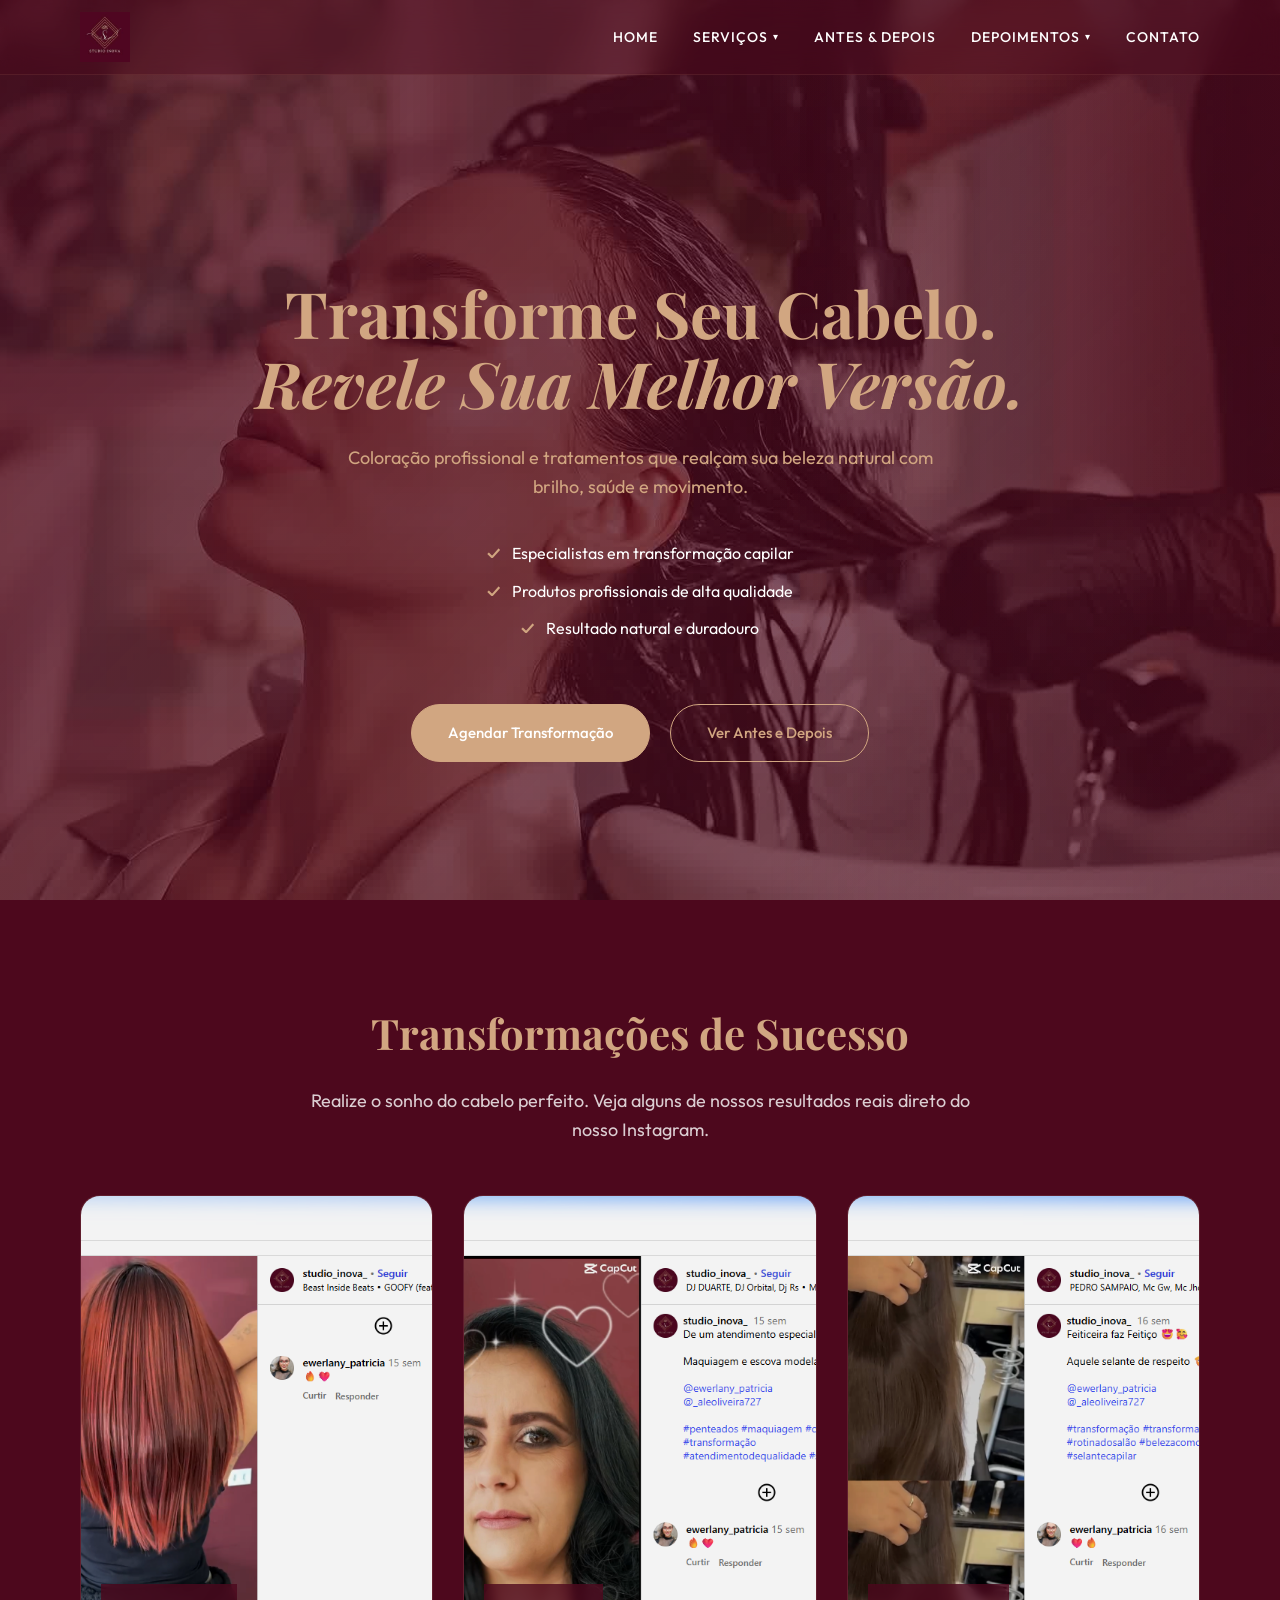
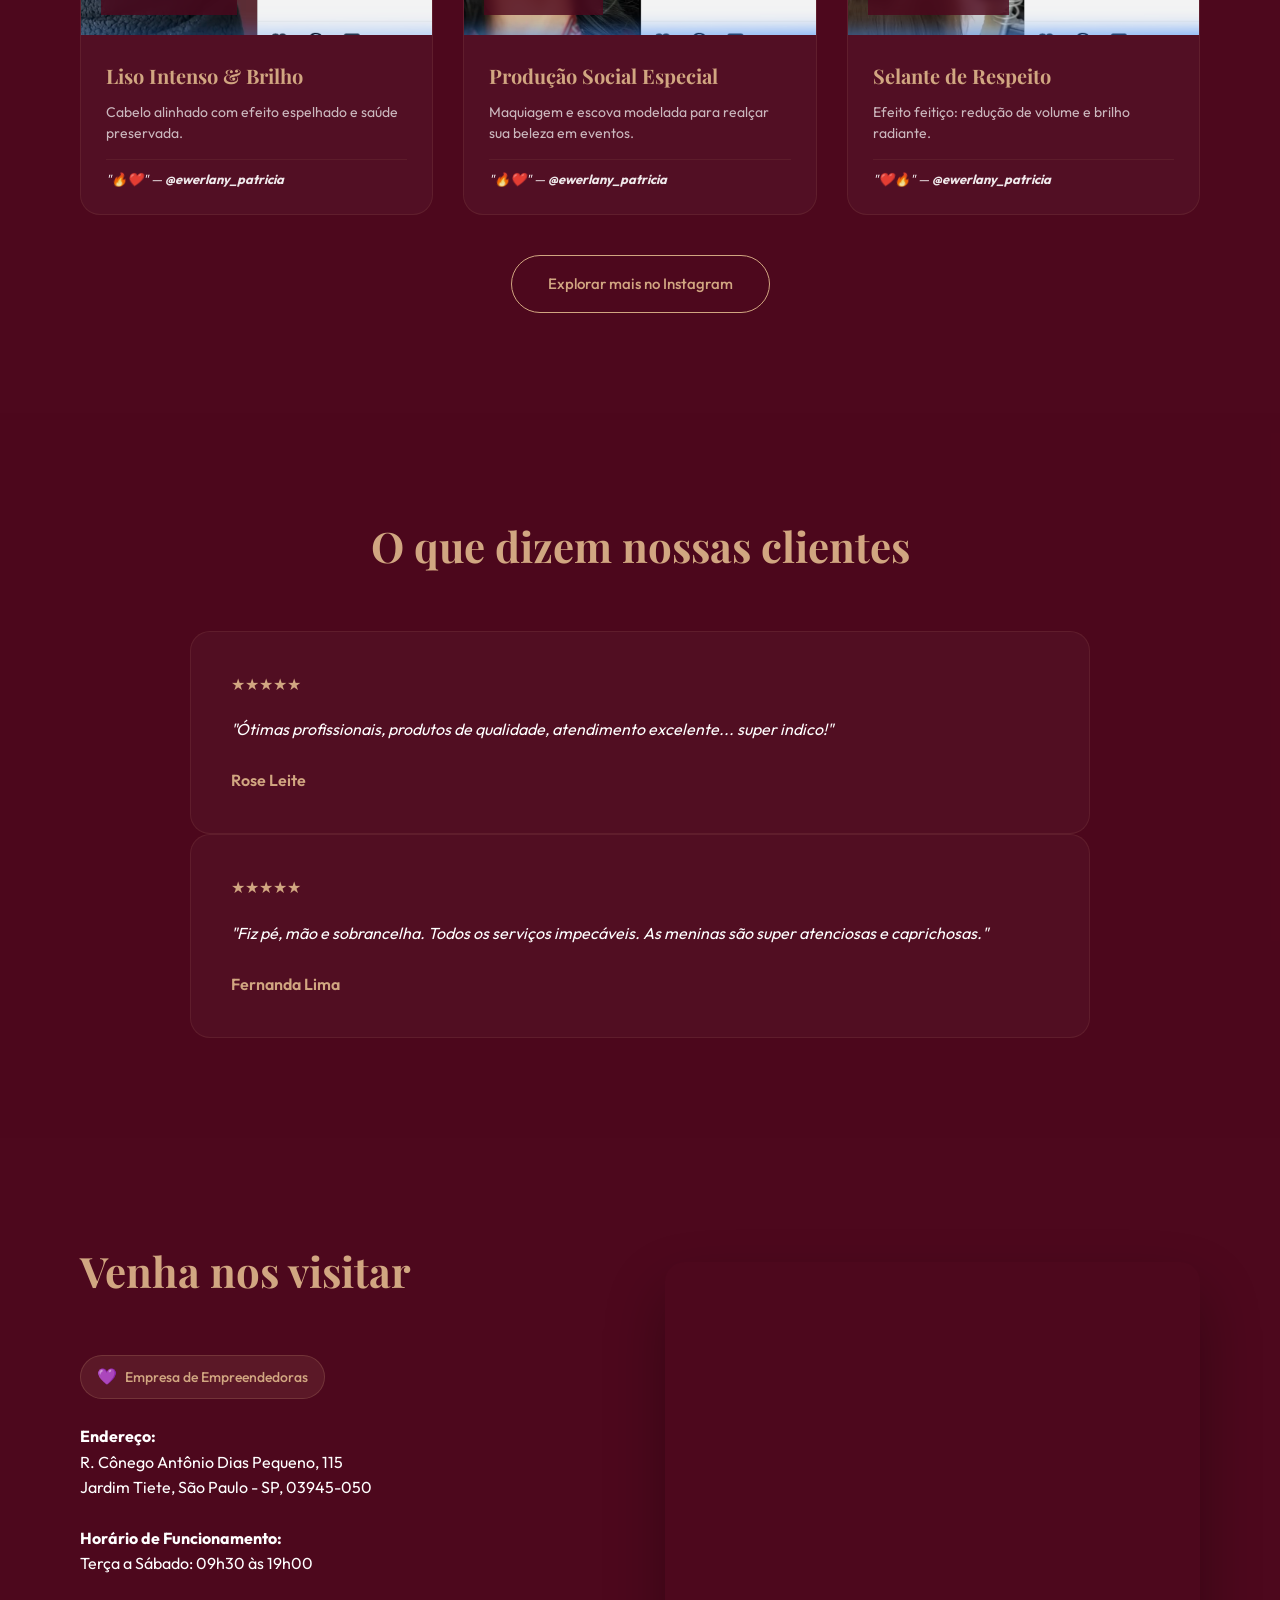
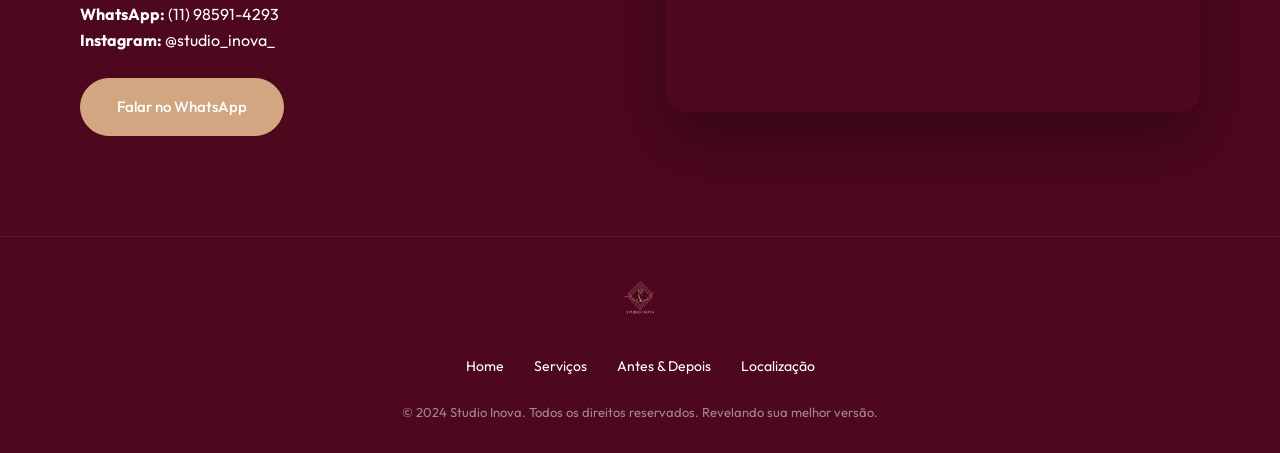
==== index.html @ 5066506a "Initial commit STUDIO INOVA" ====
<!DOCTYPE html>
<html lang="pt-BR">
<head>
    <meta charset="UTF-8">
    <meta name="viewport" content="width=device-width, initial-scale=1.0">
    <title>Transformação Capilar | Studio de Beleza</title>
    <meta name="description" content="Especialistas em coloração profissional e tratamentos capilares que revelam sua melhor versão.">
    <link rel="preconnect" href="https://fonts.googleapis.com">
    <link rel="preconnect" href="https://fonts.gstatic.com" crossorigin>
    <link href="https://fonts.googleapis.com/css2?family=Outfit:wght@300;400;500;600&family=Playfair+Display:ital,wght@0,400;0,600;1,400&display=swap" rel="stylesheet">
    <link rel="stylesheet" href="style.css">
</head>
<body>
    <canvas id="bg-canvas"></canvas>
    <div class="bg-overlay"></div>

    <header class="navbar">
        <div class="container nav-content">
            <div class="logo">
                <img src="logo-studio-inova.jpg" alt="Studio Inova Logo" class="logo-image">
            </div>
            <nav class="nav-links">
                <a href="#home">Home</a>
                <div class="dropdown">
                    <a href="#services" class="dropdown-trigger">Serviços <span class="arrow">▾</span></a>
                    <div class="dropdown-menu">
                        <a href="#loiros">Loiros Saudáveis</a>
                        <a href="#liso">Liso Perfeito</a>
                        <a href="#cortes">Cortes (Fem/Masc)</a>
                        <a href="#progressivas">Progressivas</a>
                        <a href="#maquiagem">Maquiagem & Penteado</a>
                        <a href="#cilios">Cílios</a>
                        <a href="#laser">Depilação a Laser</a>
                        <a href="#terapia">Terapia Capilar</a>
                        <a href="#cronograma">Cronograma Capilar</a>
                    </div>
                </div>
                <a href="#before-after">Antes & Depois</a>
                <div class="dropdown">
                    <a href="#testimonials" class="dropdown-trigger">Depoimentos <span class="arrow">▾</span></a>
                    <div class="dropdown-menu">
                        <a href="#loiro-divino">Rose Leite (★★★★★)</a>
                        <a href="#excelencia">Fernanda Lima (★★★★★)</a>
                        <a href="#super-recomendo">Marilene Santos (★★★★★)</a>
                        <a href="#atendimento-top">Guilherme Cardoso (★★★★★)</a>
                        <a href="#corte-perfeito">Mayara Brito (★★★★★)</a>
                        <a href="#facil-acesso">Stefanie Fonseca (★★★★★)</a>
                        <a href="#equipe-pro">Juliana Higino (★★★★★)</a>
                        <a href="#morena-iluminada">Natalia Nicoletti (★★★★★)</a>
                    </div>
                </div>
                <a href="#contact">Contato</a>
            </nav>
            <div class="mobile-menu-btn" id="mobile-menu-btn">
                <span></span>
                <span></span>
                <span></span>
            </div>
        </div>
    </header>

    <main>
        <section class="hero" id="home">
            <div class="container hero-grid">
                <div class="hero-content">
                    <h1 class="headline">
                        Transforme Seu Cabelo. <br>
                        <span class="accent">Revele Sua Melhor Versão.</span>
                    </h1>
                    <p class="subheadline">
                        Coloração profissional e tratamentos que realçam sua beleza natural com brilho, saúde e movimento.
                    </p>
                    
                    <ul class="highlights">
                        <li>
                            <span class="check">✓</span>
                            Especialistas em transformação capilar
                        </li>
                        <li>
                            <span class="check">✓</span>
                            Produtos profissionais de alta qualidade
                        </li>
                        <li>
                            <span class="check">✓</span>
                            Resultado natural e duradouro
                        </li>
                    </ul>

                    <div class="cta-group">
                        <a href="studio-beauty-elite/booking.html" class="btn btn-primary">Agendar Transformação</a>
                        <a href="#before-after" class="btn btn-secondary">Ver Antes e Depois</a>
                    </div>
                </div>
            </div>
        </section>

        <section class="portfolio" id="before-after">
            <div class="container">
                <h2 class="section-title">Transformações de Sucesso</h2>
                <p class="section-subtitle">Realize o sonho do cabelo perfeito. Veja alguns de nossos resultados reais direto do nosso Instagram.</p>
                
                <div class="portfolio-grid">
                    <div class="portfolio-item">
                        <div class="portfolio-image">
                            <img src="assets/transformations/liso_intenso.png" alt="Liso Intenso Antes e Depois - Studio Inova">
                            <div class="social-proof-overlay">
                                <span class="proof-tag">💬 Post em Destaque</span>
                            </div>
                        </div>
                        <div class="portfolio-info">
                            <h3>Liso Intenso & Brilho</h3>
                            <p>Cabelo alinhado com efeito espelhado e saúde preservada.</p>
                            <p class="portfolio-comment">"🔥❤️" — <strong>@ewerlany_patricia</strong></p>
                        </div>
                    </div>

                    <div class="portfolio-item">
                        <div class="portfolio-image">
                            <img src="assets/transformations/makeup_social.png" alt="Maquiagem e Escova - Studio Inova">
                            <div class="social-proof-overlay">
                                <span class="proof-tag">💬 Feedback Real</span>
                            </div>
                        </div>
                        <div class="portfolio-info">
                            <h3>Produção Social Especial</h3>
                            <p>Maquiagem e escova modelada para realçar sua beleza em eventos.</p>
                            <p class="portfolio-comment">"🔥❤️" — <strong>@ewerlany_patricia</strong></p>
                        </div>
                    </div>

                    <div class="portfolio-item">
                        <div class="portfolio-image">
                            <img src="assets/transformations/selante_brilho.png" alt="Selante de Respeito - Studio Inova">
                            <div class="social-proof-overlay">
                                <span class="proof-tag">💬 Viral no Instagram</span>
                            </div>
                        </div>
                        <div class="portfolio-info">
                            <h3>Selante de Respeito</h3>
                            <p>Efeito feitiço: redução de volume e brilho radiante.</p>
                            <p class="portfolio-comment">"❤️🔥" — <strong>@ewerlany_patricia</strong></p>
                        </div>
                    </div>
                </div>
                
                <div style="text-align: center; margin-top: 40px;">
                    <a href="https://www.instagram.com/studio_inova_/" target="_blank" class="btn btn-secondary">Explorar mais no Instagram</a>
                </div>
            </div>
        </section>

        <section class="testimonials" id="testimonials">
            <div class="container">
                <h2 class="section-title">O que dizem nossas clientes</h2>
                <div class="testimonials-grid testimonial-best-two">
                    <div class="testimonial-card">
                        <div class="stars">★★★★★</div>
                        <p class="comment">"Ótimas profissionais, produtos de qualidade, atendimento excelente... super indico!"</p>
                        <span class="client-name">Rose Leite</span>
                    </div>
                    <div class="testimonial-card">
                        <div class="stars">★★★★★</div>
                        <p class="comment">"Fiz pé, mão e sobrancelha. Todos os serviços impecáveis. As meninas são super atenciosas e caprichosas."</p>
                        <span class="client-name">Fernanda Lima</span>
                    </div>
                </div>
            </div>
        </section>

        <section class="location" id="contact">
            <div class="container">
                <div class="location-grid">
                    <div class="location-info">
                        <h2 class="section-title left">Venha nos visitar</h2>
                        <div class="badge-empreendedoras">
                            <span class="heart-icon">💜</span> Empresa de Empreendedoras
                        </div>
                        <p class="address">
                            <strong>Endereço:</strong><br>
                            R. Cônego Antônio Dias Pequeno, 115<br>
                            Jardim Tiete, São Paulo - SP, 03945-050
                        </p>
                        <p class="hours">
                            <strong>Horário de Funcionamento:</strong><br>
                            Terça a Sábado: 09h30 às 19h00
                        </p>
                        <p class="contact-details">
                            <strong>WhatsApp:</strong> (11) 98591-4293<br>
                            <strong>Instagram:</strong> @studio_inova_
                        </p>
                        <div class="cta-group left">
                            <a href="https://wa.me/5511985914293" target="_blank" class="btn btn-primary">Falar no WhatsApp</a>
                        </div>
                    </div>
                    <div class="map-container">
                        <iframe 
                            src="https://www.google.com/maps/embed?pb=!1m18!1m12!1m3!1d3656.2943647509833!2d-46.4905348!3d-23.593773700000003!2m3!1f0!2f0!3f0!3m2!1i1024!2i768!4f13.1!3m3!1m2!1s0x94ce67c764801e1b%3A0x7fa81ff1bb3a1542!2sR.%20C%C3%B4nego%20Ant%C3%B4nio%20Dias%20Pequeno%2C%20115%20-%20Jardim%20Tiete%2C%20S%C3%A3o%20Paulo%20-%20SP%2C%2003945-050!5e0!3m2!1spt-BR!2sbr!4v1773550173129!5m2!1spt-BR!2sbr" 
                            width="100%" 
                            height="450" 
                            style="border:0; border-radius: 20px;" 
                            allowfullscreen="" 
                            loading="lazy">
                        </iframe>
                    </div>
                </div>
            </div>
        </section>
    </main>

    <footer class="footer">
        <div class="container">
            <div class="footer-content">
                <div class="footer-logo">
                    <img src="logo-studio-inova.jpg" alt="Studio Inova Logo" class="logo-image footer-logo-img">
                </div>
                <div class="footer-links">
                    <a href="#home">Home</a>
                    <a href="#services">Serviços</a>
                    <a href="#before-after">Antes & Depois</a>
                    <a href="#contact">Localização</a>
                </div>
                <p class="copyright">&copy; 2024 Studio Inova. Todos os direitos reservados. Revelando sua melhor versão.</p>
            </div>
        </div>
    </footer>

    <script>
        // Mobile Menu Toggle
        document.getElementById('mobile-menu-btn').addEventListener('click', function() {
            document.querySelector('.nav-links').classList.toggle('active');
            this.classList.toggle('open');
        });

        // Background Animation Logic
        const canvas = document.getElementById('bg-canvas');
        const ctx = canvas.getContext('2d');
        const frameCount = 35;
        const images = [];
        const animationState = {
            currentFrame: 0,
            lastUpdate: 0,
            fps: 6 // Super slow motion for maximum elegance
        };

        // Preload images
        for (let i = 1; i <= frameCount; i++) {
            const img = new Image();
            const frameNum = i.toString().padStart(3, '0');
            img.src = `frames/ezgif-frame-${frameNum}.jpg`;
            images.push(img);
        }

        function resizeCanvas() {
            canvas.width = window.innerWidth;
            canvas.height = window.innerHeight;
            render();
        }

        function render() {
            if (images[animationState.currentFrame] && images[animationState.currentFrame].complete) {
                const img = images[animationState.currentFrame];
                
                // Cover behavior for the image
                const scale = Math.max(canvas.width / img.width, canvas.height / img.height);
                const x = (canvas.width / 2) - (img.width / 2) * scale;
                const y = (canvas.height / 2) - (img.height / 2) * scale;
                
                ctx.clearRect(0, 0, canvas.width, canvas.height);
                ctx.drawImage(img, x, y, img.width * scale, img.height * scale);
            }
        }

        function animate(time) {
            const delta = time - animationState.lastUpdate;
            const interval = 1000 / animationState.fps;

            if (delta > interval) {
                animationState.currentFrame = (animationState.currentFrame + 1) % frameCount;
                animationState.lastUpdate = time;
                render();
            }

            requestAnimationFrame(animate);
        }

        window.addEventListener('resize', resizeCanvas);
        resizeCanvas();
        requestAnimationFrame(animate);
    </script>
</body>
</html>
---- style.css ----
:root {
    /* Color Palette */
    --bg-color: transparent;
    --brand-burgundy: #4d081d;
    --brand-sand: #d1a681;
    --bg-fallback: var(--brand-burgundy);
    --primary-color: var(--brand-sand); 
    --primary-hover: #b88f6a;
    --secondary-color: var(--brand-sand); 
    --accent-color: rgba(209, 166, 129, 0.2); 
    --white: #FFFFFF;
    --text-main: #FFFFFF;
    --text-light: var(--brand-sand);
    
    /* Typography */
    --font-heading: 'Playfair Display', serif;
    --font-body: 'Outfit', sans-serif;
    
    /* Transitions */
    --transition: all 0.4s cubic-bezier(0.16, 1, 0.3, 1);
}

* {
    margin: 0;
    padding: 0;
    box-sizing: border-box;
}

body {
    font-family: var(--font-body);
    background-color: var(--bg-fallback);
    color: var(--text-main);
    line-height: 1.6;
    overflow-x: hidden;
    -webkit-font-smoothing: antialiased;
}

.container {
    max-width: 1200px;
    margin: 0 auto;
    padding: 0 40px;
}

/* Header & Navigation */
.navbar {
    padding: 12px 0;
    position: fixed;
    top: 0;
    left: 0;
    width: 100%;
    z-index: 1000;
    background: rgba(77, 8, 29, 0.4); /* Reduced opacity from 0.8 */
    backdrop-filter: blur(15px); /* Increased blur for a better glass effect */
    border-bottom: 1px solid rgba(209, 166, 129, 0.1);
}

.nav-content {
    display: flex;
    justify-content: space-between;
    align-items: center;
}

.logo {
    display: flex;
    align-items: center;
    cursor: pointer;
}

.logo-image {
    height: 50px; /* Reduced to make the bar more proportional */
    width: auto;
    object-fit: contain;
    transition: var(--transition);
}

.logo-image:hover {
    transform: scale(1.05);
}

.nav-links {
    display: flex;
    gap: 35px;
}

.nav-links a {
    text-decoration: none;
    color: var(--text-main);
    font-size: 14px;
    font-weight: 500;
    text-transform: uppercase;
    letter-spacing: 1px;
    transition: var(--transition);
    position: relative;
}

.nav-links a::after {
    content: '';
    position: absolute;
    bottom: -5px;
    left: 0;
    width: 0;
    height: 1px;
    background-color: var(--primary-color);
    transition: var(--transition);
}

.nav-links a:hover {
    color: var(--primary-color);
}

.nav-links a:hover::after {
    width: 100%;
}

/* Dropdown Styles */
.dropdown {
    position: relative;
}

.dropdown-trigger {
    display: flex;
    align-items: center;
    gap: 5px;
}

.dropdown-menu {
    position: absolute;
    top: 100%;
    left: 50%;
    transform: translateX(-50%) translateY(10px);
    background: rgba(77, 8, 29, 0.95);
    backdrop-filter: blur(10px);
    min-width: 220px;
    padding: 15px 0;
    border-radius: 12px;
    border: 1px solid rgba(209, 166, 129, 0.2);
    box-shadow: 0 20px 40px rgba(0, 0, 0, 0.4);
    opacity: 0;
    visibility: hidden;
    transition: var(--transition);
    z-index: 1100;
}

.dropdown:hover .dropdown-menu {
    opacity: 1;
    visibility: visible;
    transform: translateX(-50%) translateY(0);
}

.dropdown-menu a {
    display: block;
    padding: 12px 25px;
    color: var(--text-main) !important;
    font-size: 13px !important;
    text-transform: none !important;
    letter-spacing: 0.5px !important;
}

.dropdown-menu a::after {
    display: none;
}

.dropdown-menu a:hover {
    background: rgba(209, 166, 129, 0.1);
    color: var(--primary-color) !important;
    padding-left: 30px;
}

.arrow {
    font-size: 10px;
    transition: transform 0.3s ease;
}

.dropdown:hover .arrow {
    transform: rotate(180deg);
}

/* Hero Section */
.hero {
    min-height: 100vh;
    display: flex;
    align-items: center;
    padding-top: 140px; /* Increased to ensure text starts below navbar */
    position: relative;
}

.hero::before {
    content: '';
    position: absolute;
    top: 0;
    right: 0;
    width: 40%;
    height: 100%;
    background: linear-gradient(to left, var(--brand-burgundy) 0%, transparent 100%);
    z-index: -1;
    opacity: 0.3;
}

.hero-grid {
    display: flex;
    justify-content: center;
    align-items: center;
    text-align: center;
}

.hero-content {
    max-width: 800px;
}

.headline {
    font-family: var(--font-heading);
    font-size: 64px;
    line-height: 1.1;
    margin-bottom: 25px;
    color: var(--secondary-color);
    animation: fadeInUp 0.8s forwards;
}

.headline .accent {
    font-style: italic;
    color: var(--primary-color);
    display: block;
}

.subheadline {
    font-size: 18px;
    color: var(--text-light);
    max-width: 600px;
    margin: 0 auto 40px auto;
    animation: fadeInUp 0.8s 0.2s forwards;
    opacity: 0;
}

.highlights {
    list-style: none;
    margin-bottom: 50px;
    display: flex;
    flex-direction: column;
    align-items: center;
}

.highlights li {
    display: flex;
    align-items: center;
    gap: 12px;
    margin-bottom: 12px;
    font-size: 16px;
    color: var(--text-main);
    animation: fadeInUp 0.8s 0.4s forwards;
    opacity: 0;
}

.check {
    color: var(--primary-color);
    font-weight: bold;
}

.cta-group {
    display: flex;
    gap: 20px;
    justify-content: center;
    animation: fadeInUp 0.8s 0.6s forwards;
    opacity: 0;
}

/* Buttons */
.btn {
    padding: 16px 36px;
    border-radius: 50px;
    text-decoration: none;
    font-size: 15px;
    font-weight: 500;
    transition: var(--transition);
    display: inline-block;
}

.btn-primary {
    background-color: var(--primary-color);
    color: var(--white);
    border: 1px solid var(--primary-color);
}

.btn-primary:hover {
    background-color: var(--primary-hover);
    transform: translateY(-3px);
    box-shadow: 0 10px 20px rgba(77, 8, 29, 0.4);
}

.btn-secondary {
    background-color: transparent;
    color: var(--primary-color);
    border: 1px solid var(--primary-color);
}

.btn-secondary:hover {
    background-color: var(--primary-color);
    color: var(--brand-burgundy);
    transform: translateY(-3px);
}


/* Background Animation Canvas */
#bg-canvas {
    position: fixed;
    top: 0;
    left: 0;
    width: 100vw;
    height: 100vh;
    z-index: -2;
    object-fit: cover;
    opacity: 0.6;
    filter: saturate(0.8) brightness(1.1);
}

.bg-overlay {
    position: fixed;
    top: 0;
    left: 0;
    width: 100%;
    height: 100%;
    background: linear-gradient(135deg, rgba(77, 8, 29, 0.7) 0%, rgba(77, 8, 29, 0.4) 100%);
    z-index: -1;
}

.portfolio {
    padding: 100px 0;
}

.section-subtitle {
    text-align: center;
    max-width: 700px;
    margin: -30px auto 50px auto;
    opacity: 0.8;
    font-size: 18px;
}

.portfolio-grid {
    display: grid;
    grid-template-columns: repeat(3, 1fr);
    gap: 30px;
}

.portfolio-item {
    background: rgba(255, 255, 255, 0.03);
    border-radius: 20px;
    overflow: hidden;
    border: 1px solid rgba(209, 166, 129, 0.1);
    transition: var(--transition);
}

.portfolio-item:hover {
    transform: translateY(-10px);
    border-color: var(--primary-color);
}

.portfolio-image {
    position: relative;
    aspect-ratio: 4/5;
    overflow: hidden;
}

.portfolio-image img {
    width: 100%;
    height: 100%;
    object-fit: cover;
    transition: transform 0.5s ease;
}

.portfolio-item:hover .portfolio-image img {
    transform: scale(1.05);
}

.social-proof-overlay {
    position: absolute;
    bottom: 20px;
    left: 20px;
    display: flex;
    gap: 10px;
}

.proof-tag {
    background: rgba(77, 8, 29, 0.8);
    backdrop-filter: blur(5px);
    color: white;
    padding: 6px 12px;
    border-radius: 50px;
    font-size: 12px;
    font-weight: 500;
}

.portfolio-info {
    padding: 25px;
}

.portfolio-info h3 {
    font-family: var(--font-heading);
    color: var(--primary-color);
    font-size: 20px;
    margin-bottom: 10px;
}

.portfolio-info p {
    font-size: 14px;
    opacity: 0.7;
    line-height: 1.5;
}

.portfolio-comment {
    margin-top: 15px;
    font-style: italic;
    font-size: 13px !important;
    opacity: 0.9 !important;
    border-top: 1px solid rgba(209, 166, 129, 0.1);
    padding-top: 10px;
}

/* Section Shared */
.section-title {
    font-family: var(--font-heading);
    font-size: 42px;
    color: var(--primary-color);
    text-align: center;
    margin-bottom: 50px;
}

.section-title.left {
    text-align: left;
}

/* Testimonials Section */
.testimonials {
    padding: 100px 0;
    background: rgba(77, 8, 29, 0.2);
}

.testimonials-grid.testimonial-best-two {
    max-width: 900px;
    margin: 0 auto;
    grid-template-columns: repeat(2, 1fr);
}

.testimonial-card {
    background: rgba(255, 255, 255, 0.03);
    padding: 40px;
    border-radius: 20px;
    border: 1px solid rgba(209, 166, 129, 0.1);
    transition: var(--transition);
}

.testimonial-card:hover {
    transform: translateY(-10px);
    background: rgba(209, 166, 129, 0.05);
}

.stars {
    color: var(--primary-color);
    margin-bottom: 20px;
}

.comment {
    font-style: italic;
    margin-bottom: 25px;
    font-size: 16px;
}

.client-name {
    font-weight: 600;
    color: var(--primary-color);
}

/* Location Section */
.location {
    padding: 100px 0;
}

.location-grid {
    display: grid;
    grid-template-columns: 1fr 1fr;
    gap: 50px;
    align-items: center;
}

.location-info .address, .location-info .hours, .location-info .contact-details {
    margin-bottom: 25px;
    font-size: 16px;
}

.cta-group.left {
    justify-content: flex-start;
}

.map-container {
    box-shadow: 0 30px 60px rgba(0, 0, 0, 0.3);
    border-radius: 20px;
    overflow: hidden;
    line-height: 0;
}

/* Footer */
.footer {
    background: var(--brand-burgundy);
    padding: 40px 0 30px 0; /* Reduced padding from 80px/40px */
    border-top: 1px solid rgba(209, 166, 129, 0.1);
}

.footer-content {
    display: flex;
    flex-direction: column;
    align-items: center;
    text-align: center;
}

.footer-logo-img {
    height: 45px; /* Slightly smaller logo for footer */
    margin-bottom: 25px; /* Reduced margin from 40px */
}

.footer-links {
    display: flex;
    gap: 30px;
    margin-bottom: 25px; /* Reduced margin from 40px */
}

.footer-links a {
    text-decoration: none;
    color: var(--text-main);
    font-size: 14px;
    transition: var(--transition);
}

.footer-links a:hover {
    color: var(--primary-color);
}

.copyright {
    font-size: 13px;
    opacity: 0.5;
}

/* Animations */
@keyframes fadeInUp {
    from {
        opacity: 0;
        transform: translateY(30px);
    }
    to {
        opacity: 1;
        transform: translateY(0);
    }
}

@keyframes fadeInRight {
    from {
        opacity: 0;
        transform: translateX(30px);
    }
    to {
        opacity: 1;
        transform: translateX(0);
    }
}

@keyframes pulse {
    0% {
        transform: scale(0.6);
        opacity: 0.5;
    }
    100% {
        transform: scale(1.1);
        opacity: 0;
    }
}

.badge-empreendedoras {
    display: inline-flex;
    align-items: center;
    gap: 8px;
    background: rgba(209, 166, 129, 0.1);
    color: var(--primary-color);
    padding: 8px 16px;
    border-radius: 50px;
    font-size: 14px;
    font-weight: 500;
    margin-bottom: 25px;
    border: 1px solid rgba(209, 166, 129, 0.2);
}

.heart-icon {
    font-size: 16px;
}

/* Mobile Responsive */
.mobile-menu-btn {
    display: none;
    flex-direction: column;
    gap: 6px;
    cursor: pointer;
}

.mobile-menu-btn span {
    width: 25px;
    height: 2px;
    background-color: var(--text-main);
    transition: var(--transition);
}

@media (max-width: 992px) {
    .container {
        padding: 0 25px;
    }
    
    .hero-grid {
        grid-template-columns: 1fr;
        text-align: center;
        gap: 50px;
    }
    
    .headline {
        font-size: 48px;
    }
    
    .subheadline {
        margin-left: auto;
        margin-right: auto;
    }
    
    .highlights {
        display: inline-block;
        text-align: left;
    }
    
    .cta-group {
        justify-content: center;
        flex-direction: column;
    }
    
    .hero-media {
        justify-content: center;
    }
    
    .media-placeholder {
        max-width: 500px;
        aspect-ratio: 1;
        border-radius: 100px;
    }
    
    .nav-links {
        display: none;
    }
    
    .mobile-menu-btn {
        display: flex;
    }
    
    /* Simple mobile menu animation */
    .nav-links.active {
        display: flex;
        flex-direction: column;
        position: absolute;
        top: 80px;
        left: 0;
        width: 100%;
        background-color: var(--bg-color);
        padding: 40px;
        border-bottom: 1px solid var(--accent-color);
    }
}

@media (max-width: 480px) {
    .headline {
        font-size: 36px;
    }
}
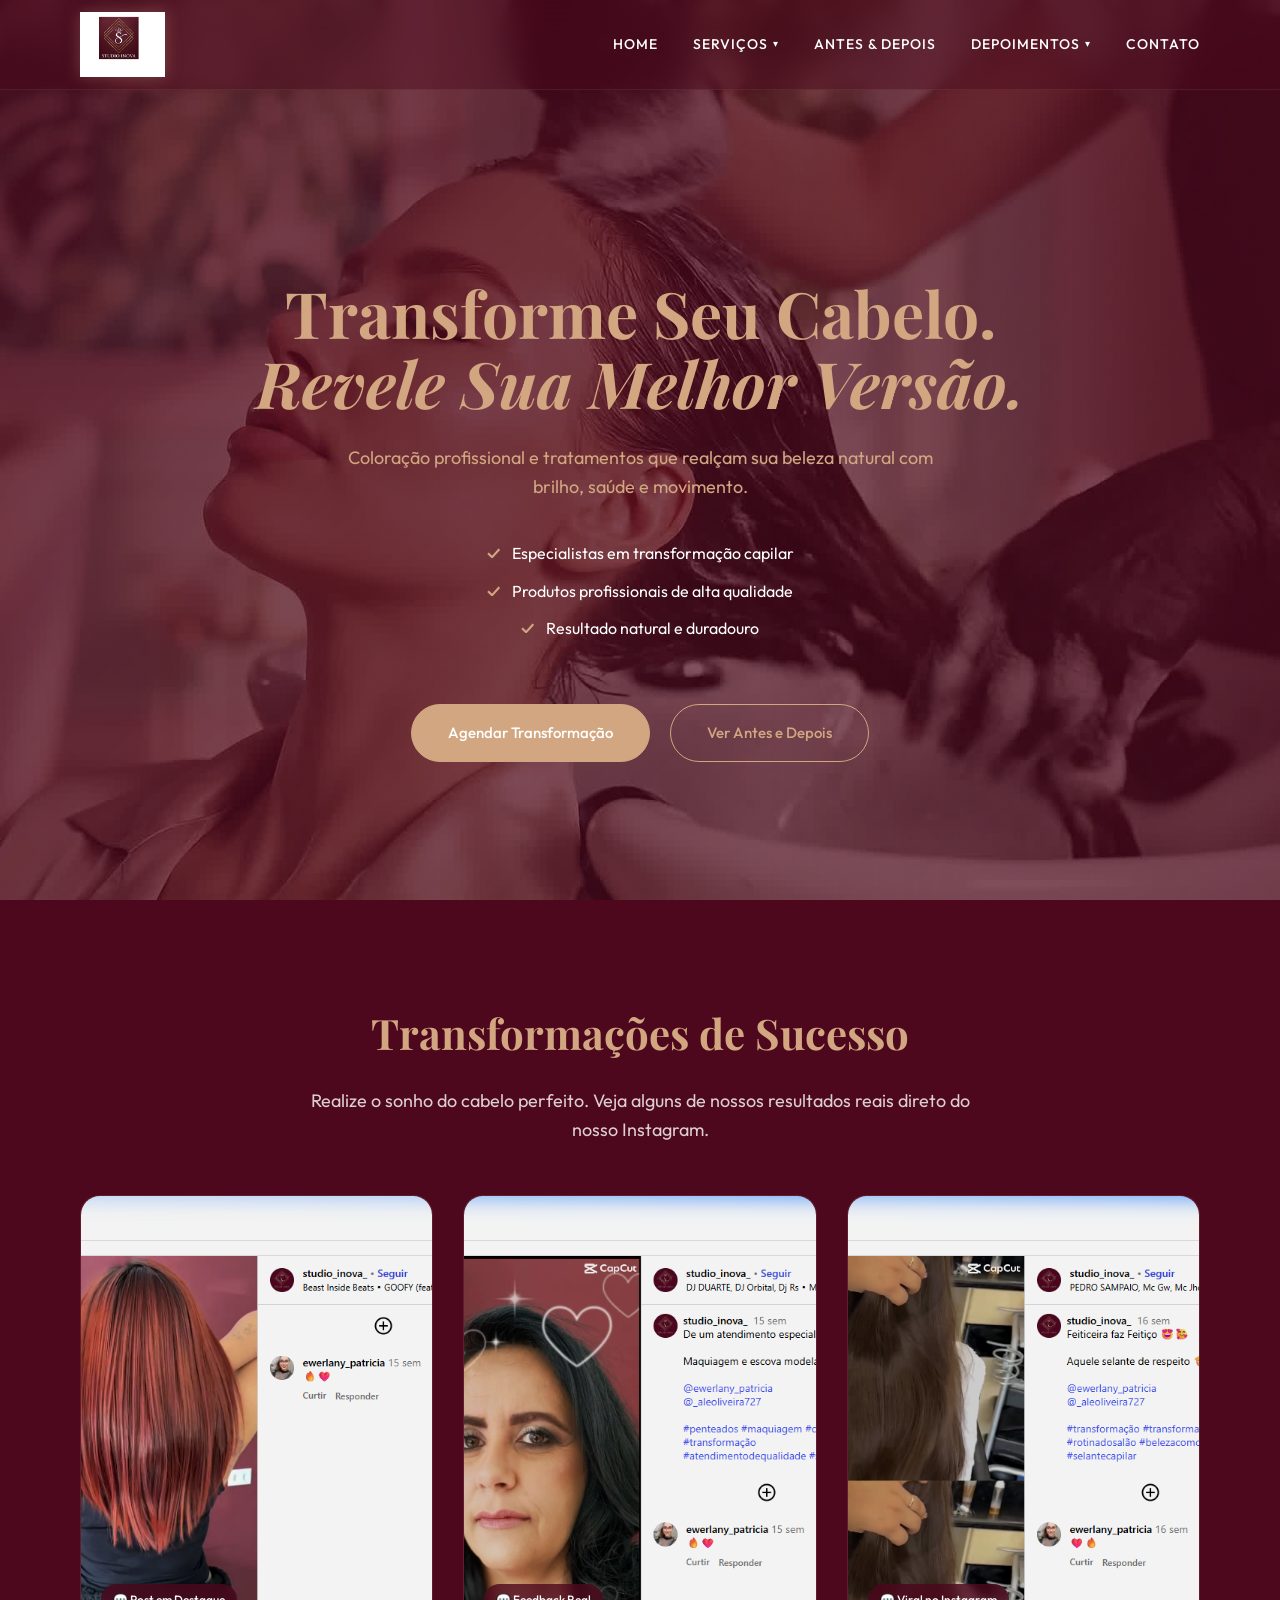
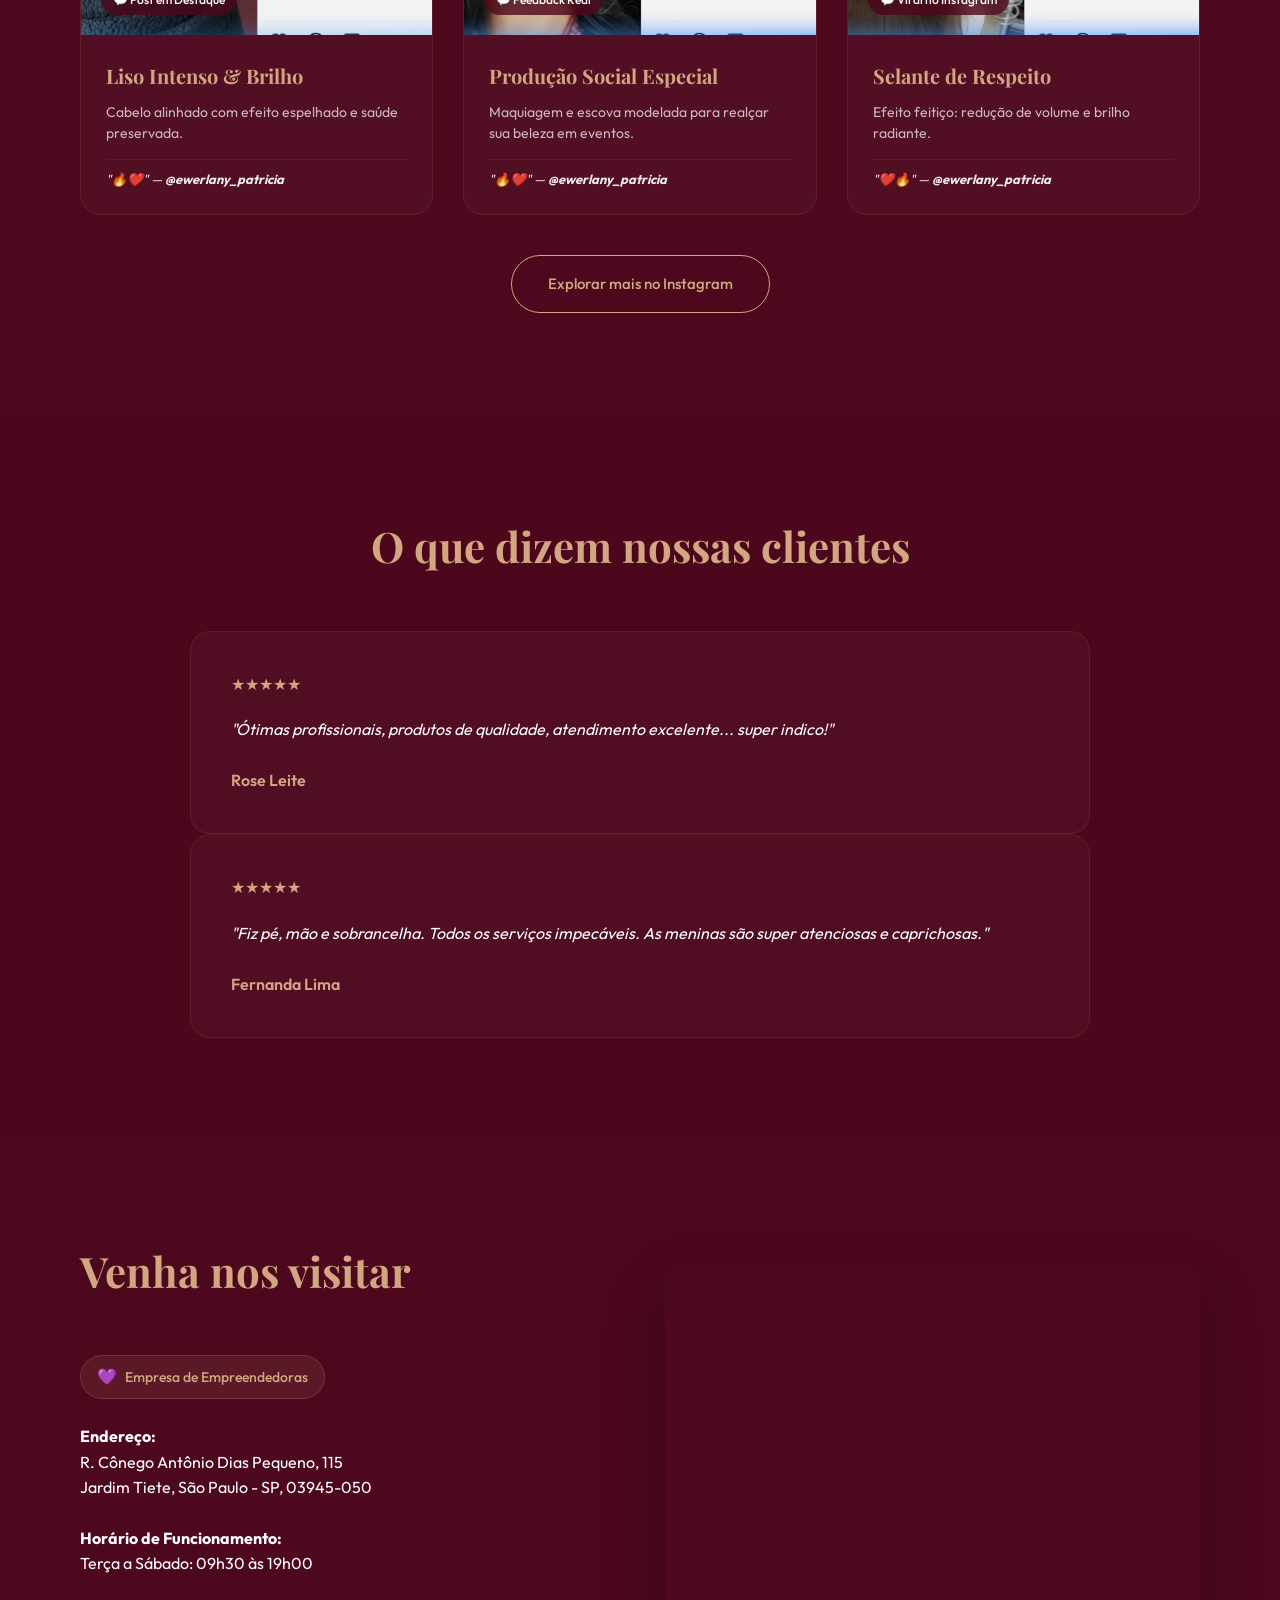
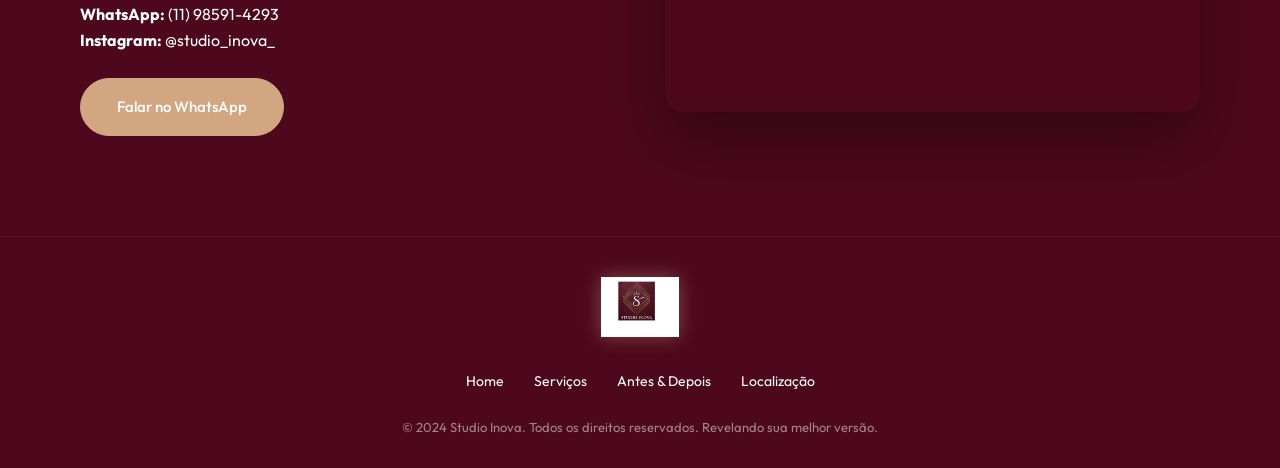
==== commit 7da84e57: "Update logo to high-res white version" ====
--- a/index.html
+++ b/index.html
@@ -17,7 +17,7 @@
     <header class="navbar">
         <div class="container nav-content">
             <div class="logo">
-                <img src="logo-studio-inova.jpg" alt="Studio Inova Logo" class="logo-image">
+                <img src="logo-branca.png" alt="Studio Inova Logo" class="logo-image">
             </div>
             <nav class="nav-links">
                 <a href="#home">Home</a>
@@ -211,7 +211,7 @@
         <div class="container">
             <div class="footer-content">
                 <div class="footer-logo">
-                    <img src="logo-studio-inova.jpg" alt="Studio Inova Logo" class="logo-image footer-logo-img">
+                    <img src="logo-branca.png" alt="Studio Inova Logo" class="logo-image footer-logo-img">
                 </div>
                 <div class="footer-links">
                     <a href="#home">Home</a>
--- a/style.css
+++ b/style.css
@@ -67,10 +67,11 @@
 }
 
 .logo-image {
-    height: 50px; /* Reduced to make the bar more proportional */
+    height: 65px; /* Increased to make it more prominent */
     width: auto;
     object-fit: contain;
     transition: var(--transition);
+    filter: drop-shadow(0 0 8px rgba(209, 166, 129, 0.3)); /* Added a soft golden glow to highlight against the dark bg */
 }
 
 .logo-image:hover {
@@ -511,8 +512,9 @@
 }
 
 .footer-logo-img {
-    height: 45px; /* Slightly smaller logo for footer */
-    margin-bottom: 25px; /* Reduced margin from 40px */
+    height: 60px; /* Enhanced visibility in footer */
+    margin-bottom: 25px;
+    filter: drop-shadow(0 0 10px rgba(209, 166, 129, 0.4));
 }
 
 .footer-links {
